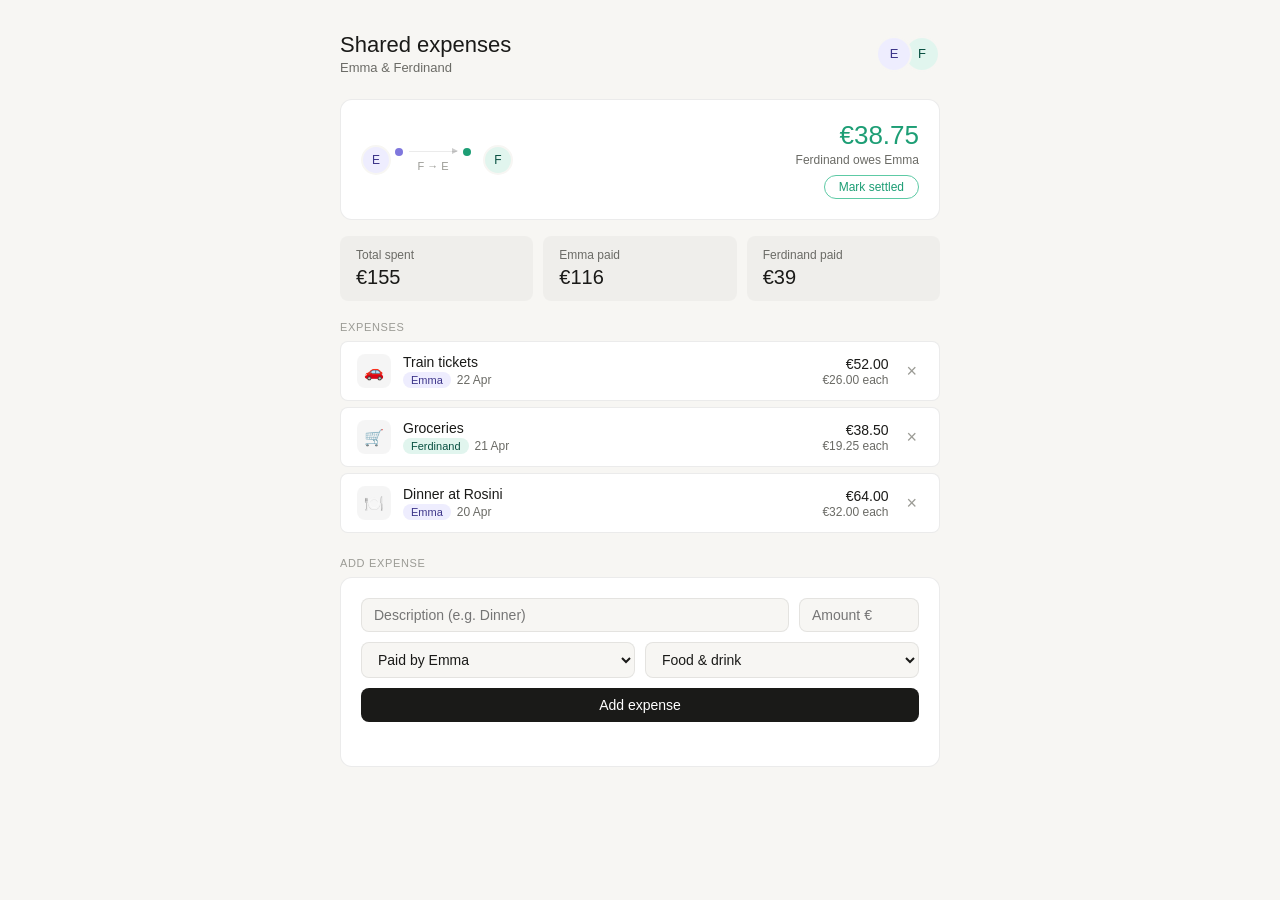
==== static/index.html @ fef9aa28 "add go backend server" ====
<!DOCTYPE html>
<html lang="en">
<head>
  <meta charset="UTF-8" />
  <meta name="viewport" content="width=device-width, initial-scale=1.0" />
  <title>Emma & Ferdinand — Shared Expenses</title>
  <link rel="stylesheet" href="style.css" />
</head>
<body>
<div class="app">

  <!-- Header -->
  <div class="header">
    <div>
      <h1>Shared expenses</h1>
      <div class="subtitle">Emma &amp; Ferdinand</div>
    </div>
    <div class="avatars">
      <div class="avatar av-e">E</div>
      <div class="avatar av-f">F</div>
    </div>
  </div>

  <!-- Balance card -->
  <div class="balance-card">
    <div class="balance-people">
      <div class="avatar av-e" style="width:30px;height:30px;font-size:12px">E</div>
      <div class="balance-arrow">
        <div class="arrow-track">
          <div class="dot dot-e"></div>
          <div class="track-line"></div>
          <div class="dot dot-f"></div>
        </div>
        <div class="arrow-label" id="arrow-label">even</div>
      </div>
      <div class="avatar av-f" style="width:30px;height:30px;font-size:12px">F</div>
    </div>
    <div>
      <div class="balance-amount settled" id="balance-amount">€0.00</div>
      <div class="balance-sublabel" id="balance-label">all settled up</div>
      <button class="settle-btn" id="settle-btn" onclick="settle()" style="display:none">Mark settled</button>
    </div>
  </div>

  <!-- Stats -->
  <div class="stats">
    <div class="stat">
      <div class="stat-label">Total spent</div>
      <div class="stat-val" id="total-spent">€0</div>
    </div>
    <div class="stat">
      <div class="stat-label">Emma paid</div>
      <div class="stat-val" id="emma-paid">€0</div>
    </div>
    <div class="stat">
      <div class="stat-label">Ferdinand paid</div>
      <div class="stat-val" id="ferd-paid">€0</div>
    </div>
  </div>

  <!-- Expense list -->
  <div class="section-title">Expenses</div>
  <div class="offline-banner" id="offline-banner">
    <div class="offline-dot"></div>
    Backend unreachable — changes saved locally only
  </div>
  <div class="expense-list" id="expense-list">
    <div class="empty" id="empty-state">No expenses yet. Add one below.</div>
  </div>

  <!-- Add expense form -->
  <div class="section-title" style="margin-top:1.5rem">Add expense</div>
  <div class="add-form">
    <div class="form-row">
      <input type="text"   id="desc"   placeholder="Description (e.g. Dinner)" />
      <input type="number" id="amount" placeholder="Amount €" min="0" step="0.01" />
    </div>
    <div class="form-row">
      <select id="paidby">
        <option value="Emma">Paid by Emma</option>
        <option value="Ferdinand">Paid by Ferdinand</option>
      </select>
      <select id="category">
        <option value="🍽️">Food &amp; drink</option>
        <option value="🏠">Housing</option>
        <option value="🚗">Transport</option>
        <option value="🛒">Groceries</option>
        <option value="🎬">Entertainment</option>
        <option value="💊">Health</option>
        <option value="✈️">Travel</option>
        <option value="📦">Other</option>
      </select>
    </div>
    <button class="add-btn" id="add-btn" onclick="addExpense()">Add expense</button>
    <div class="status-msg" id="status-msg"></div>
  </div>

</div>
<script src="app.js"></script>
</body>
</html>
---- static/style.css ----
*, *::before, *::after { box-sizing: border-box; margin: 0; padding: 0; }

:root {
  --bg: #f7f6f3;
  --surface: #ffffff;
  --border: rgba(0,0,0,0.08);
  --border-hover: rgba(0,0,0,0.16);
  --text-primary: #1a1a18;
  --text-secondary: #6b6b66;
  --text-muted: #9b9b95;
  --purple-bg: #eeedfe;
  --purple-text: #3c3489;
  --teal-bg: #e1f5ee;
  --teal-text: #085041;
  --teal-mid: #1d9e75;
  --coral: #d85a30;
  --radius-md: 8px;
  --radius-lg: 12px;
}

body {
  font-family: -apple-system, BlinkMacSystemFont, 'Segoe UI', sans-serif;
  background: var(--bg);
  color: var(--text-primary);
  min-height: 100vh;
  padding: 2rem 1rem;
}

.app {
  max-width: 600px;
  margin: 0 auto;
}

/* ── Header ── */
.header {
  display: flex;
  align-items: center;
  justify-content: space-between;
  margin-bottom: 1.5rem;
}
.header h1 { font-size: 22px; font-weight: 500; }
.header .subtitle { font-size: 13px; color: var(--text-secondary); margin-top: 2px; }

.avatars { display: flex; }
.avatar {
  width: 36px; height: 36px;
  border-radius: 50%;
  display: flex; align-items: center; justify-content: center;
  font-size: 13px; font-weight: 500;
  border: 2px solid var(--bg);
}
.av-e { background: var(--purple-bg); color: var(--purple-text); margin-right: -8px; z-index: 1; }
.av-f { background: var(--teal-bg); color: var(--teal-text); }

/* ── Balance card ── */
.balance-card {
  background: var(--surface);
  border: 0.5px solid var(--border);
  border-radius: var(--radius-lg);
  padding: 1.25rem;
  display: flex;
  align-items: center;
  justify-content: space-between;
  margin-bottom: 1rem;
}
.balance-people { display: flex; align-items: center; gap: 12px; }
.balance-arrow  { display: flex; flex-direction: column; align-items: center; gap: 4px; }
.arrow-track    { display: flex; align-items: center; gap: 6px; }

.dot   { width: 8px; height: 8px; border-radius: 50%; }
.dot-e { background: #7f77dd; }
.dot-f { background: var(--teal-mid); }

.track-line {
  width: 48px; height: 1px;
  background: var(--border);
  position: relative;
}
.track-line::after {
  content: '';
  position: absolute;
  right: -1px; top: -3px;
  border-left: 6px solid rgba(0,0,0,0.2);
  border-top: 3.5px solid transparent;
  border-bottom: 3.5px solid transparent;
}
.arrow-label { font-size: 11px; color: var(--text-muted); }

.balance-amount { font-size: 26px; font-weight: 500; text-align: right; }
.balance-amount.settled { color: var(--text-secondary); }
.balance-amount.owes    { color: var(--coral); }
.balance-amount.owed    { color: var(--teal-mid); }

.balance-sublabel { font-size: 12px; color: var(--text-secondary); text-align: right; margin-top: 2px; }

.settle-btn {
  display: block;
  margin-top: 8px;
  margin-left: auto;
  font-size: 12px;
  padding: 4px 14px;
  cursor: pointer;
  background: none;
  border: 0.5px solid #5dcaa5;
  color: var(--teal-mid);
  border-radius: 20px;
}
.settle-btn:hover { background: var(--teal-bg); }

/* ── Stats ── */
.stats {
  display: grid;
  grid-template-columns: repeat(3, 1fr);
  gap: 10px;
  margin-bottom: 1.25rem;
}
.stat { background: rgba(0,0,0,0.03); border-radius: var(--radius-md); padding: 0.75rem 1rem; }
.stat-label { font-size: 12px; color: var(--text-secondary); margin-bottom: 4px; }
.stat-val   { font-size: 20px; font-weight: 500; }

/* ── Section title ── */
.section-title {
  font-size: 11px;
  font-weight: 500;
  text-transform: uppercase;
  letter-spacing: 0.06em;
  color: var(--text-muted);
  margin-bottom: 8px;
  margin-top: 1.25rem;
}

/* ── Expense list ── */
.expense-list { display: flex; flex-direction: column; gap: 6px; }

.expense-item {
  background: var(--surface);
  border: 0.5px solid var(--border);
  border-radius: var(--radius-md);
  padding: 0.75rem 1rem;
  display: flex;
  align-items: center;
  gap: 12px;
  transition: border-color 0.15s;
}
.expense-item:hover { border-color: var(--border-hover); }

.expense-icon {
  width: 34px; height: 34px;
  border-radius: var(--radius-md);
  background: rgba(0,0,0,0.04);
  display: flex; align-items: center; justify-content: center;
  font-size: 16px;
  flex-shrink: 0;
  position: relative;
}

.expense-desc { flex: 1; min-width: 0; }
.expense-desc .name { font-size: 14px; font-weight: 500; white-space: nowrap; overflow: hidden; text-overflow: ellipsis; }
.expense-desc .meta { font-size: 12px; color: var(--text-secondary); margin-top: 2px; display: flex; align-items: center; gap: 6px; }

.paid-badge { font-size: 11px; padding: 2px 8px; border-radius: 20px; }
.paid-e { background: var(--purple-bg); color: var(--purple-text); }
.paid-f { background: var(--teal-bg);   color: var(--teal-text); }

.expense-right { text-align: right; flex-shrink: 0; }
.expense-total { font-size: 14px; font-weight: 500; }
.expense-split { font-size: 12px; color: var(--text-secondary); margin-top: 1px; }

.remove-btn {
  background: none; border: none; cursor: pointer;
  color: var(--text-muted); font-size: 18px; line-height: 1;
  padding: 4px 6px; border-radius: 4px;
  transition: color 0.1s, background 0.1s;
}
.remove-btn:hover { color: var(--coral); background: #fef2ee; }

/* ── Pending / spinner ── */
.expense-item.pending {
  opacity: 0.45;
  pointer-events: none;
}
.spinner {
  position: absolute;
  inset: 0;
  border-radius: var(--radius-md);
  display: flex;
  align-items: center;
  justify-content: center;
  background: rgba(247,246,243,0.75);
}
.spinner::after {
  content: '';
  width: 14px; height: 14px;
  border: 2px solid var(--border-hover);
  border-top-color: var(--text-secondary);
  border-radius: 50%;
  animation: spin 0.7s linear infinite;
}
@keyframes spin { to { transform: rotate(360deg); } }

/* ── Offline banner ── */
.offline-banner {
  display: none;
  align-items: center;
  gap: 8px;
  background: #fef2ee;
  border: 0.5px solid #f0997b;
  border-radius: var(--radius-md);
  padding: 8px 12px;
  font-size: 13px;
  color: #993c1d;
  margin-bottom: 10px;
}
.offline-banner.visible { display: flex; }
.offline-dot {
  width: 7px; height: 7px;
  border-radius: 50%;
  background: var(--coral);
  flex-shrink: 0;
  animation: pulse 1.4s ease-in-out infinite;
}
@keyframes pulse {
  0%, 100% { opacity: 1; }
  50%       { opacity: 0.35; }
}

/* ── Empty state ── */
.empty { text-align: center; padding: 2.5rem; color: var(--text-muted); font-size: 14px; }

/* ── Add expense form ── */
.add-form {
  background: var(--surface);
  border: 0.5px solid var(--border);
  border-radius: var(--radius-lg);
  padding: 1.25rem;
  margin-top: 0.5rem;
}
.form-row { display: flex; gap: 10px; margin-bottom: 10px; flex-wrap: wrap; }
.form-row input,
.form-row select {
  flex: 1;
  min-width: 120px;
  padding: 8px 12px;
  font-size: 14px;
  border: 0.5px solid var(--border);
  border-radius: var(--radius-md);
  background: var(--bg);
  color: var(--text-primary);
  outline: none;
  transition: border-color 0.15s;
}
.form-row input:focus,
.form-row select:focus { border-color: var(--border-hover); }
.form-row input[type="number"] { flex: 0 0 110px; }

.add-btn {
  width: 100%;
  padding: 9px;
  font-size: 14px;
  cursor: pointer;
  background: var(--text-primary);
  color: #fff;
  border: none;
  border-radius: var(--radius-md);
  transition: opacity 0.15s;
}
.add-btn:hover    { opacity: 0.85; }
.add-btn:disabled { opacity: 0.4; cursor: not-allowed; }

.status-msg { font-size: 12px; margin-top: 8px; text-align: center; min-height: 16px; }
.status-msg.ok  { color: var(--teal-mid); }
.status-msg.err { color: var(--coral); }
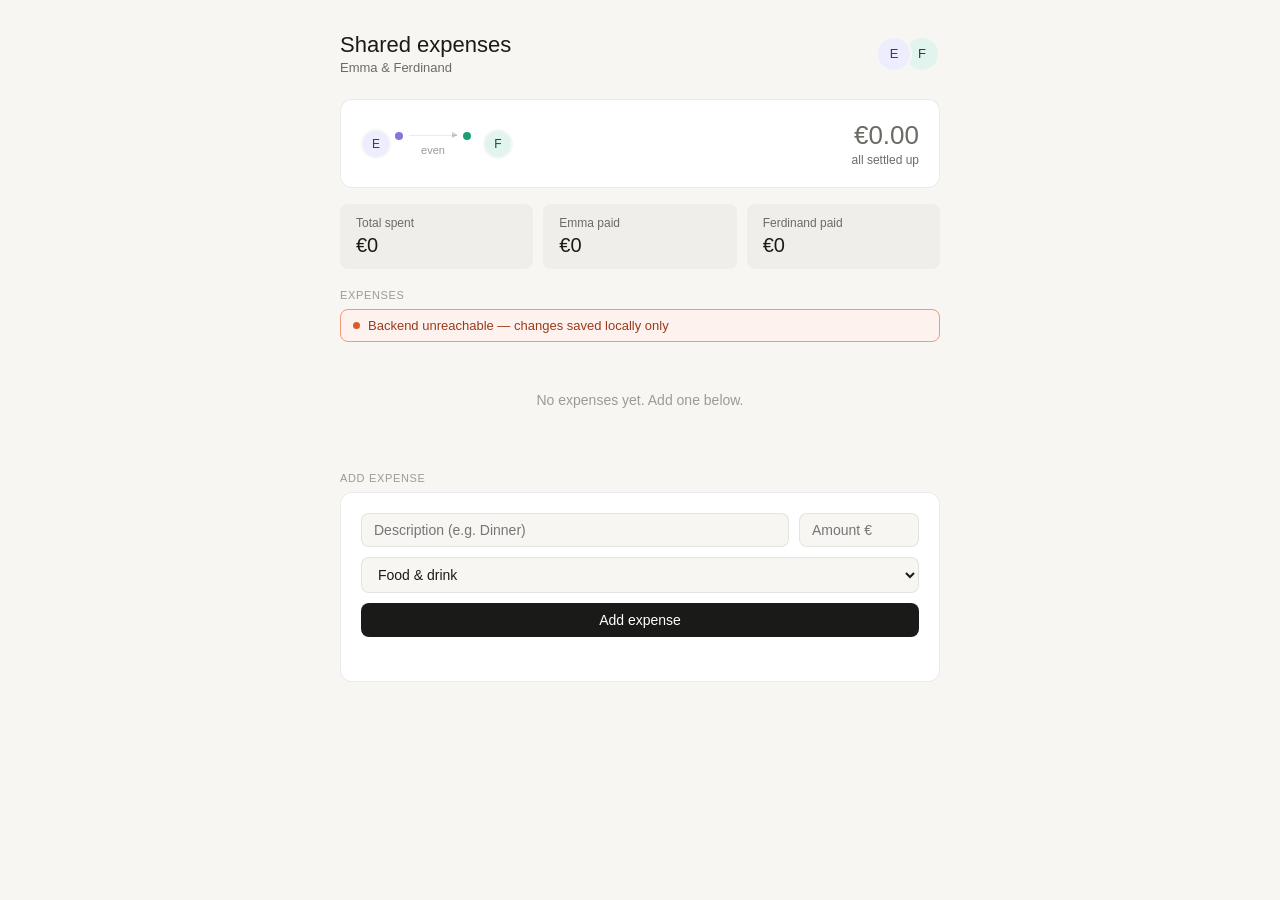
==== commit f6bbb4fe: "add routes for emma & ferdinand" ====
--- a/static/index.html
+++ b/static/index.html
@@ -12,12 +12,12 @@
   <!-- Header -->
   <div class="header">
     <div>
-      <h1>Shared expenses</h1>
-      <div class="subtitle">Emma &amp; Ferdinand</div>
+      <h1 id="page-title">Shared expenses</h1>
+      <div class="subtitle" id="page-subtitle">Emma &amp; Ferdinand</div>
     </div>
     <div class="avatars">
-      <div class="avatar av-e">E</div>
-      <div class="avatar av-f">F</div>
+      <div class="avatar av-e" id="avatar-e">E</div>
+      <div class="avatar av-f" id="avatar-f">F</div>
     </div>
   </div>
 
@@ -49,11 +49,11 @@
       <div class="stat-val" id="total-spent">€0</div>
     </div>
     <div class="stat">
-      <div class="stat-label">Emma paid</div>
+      <div class="stat-label" id="label-me">Emma paid</div>
       <div class="stat-val" id="emma-paid">€0</div>
     </div>
     <div class="stat">
-      <div class="stat-label">Ferdinand paid</div>
+      <div class="stat-label" id="label-other">Ferdinand paid</div>
       <div class="stat-val" id="ferd-paid">€0</div>
     </div>
   </div>
@@ -76,10 +76,6 @@
       <input type="number" id="amount" placeholder="Amount €" min="0" step="0.01" />
     </div>
     <div class="form-row">
-      <select id="paidby">
-        <option value="Emma">Paid by Emma</option>
-        <option value="Ferdinand">Paid by Ferdinand</option>
-      </select>
       <select id="category">
         <option value="🍽️">Food &amp; drink</option>
         <option value="🏠">Housing</option>
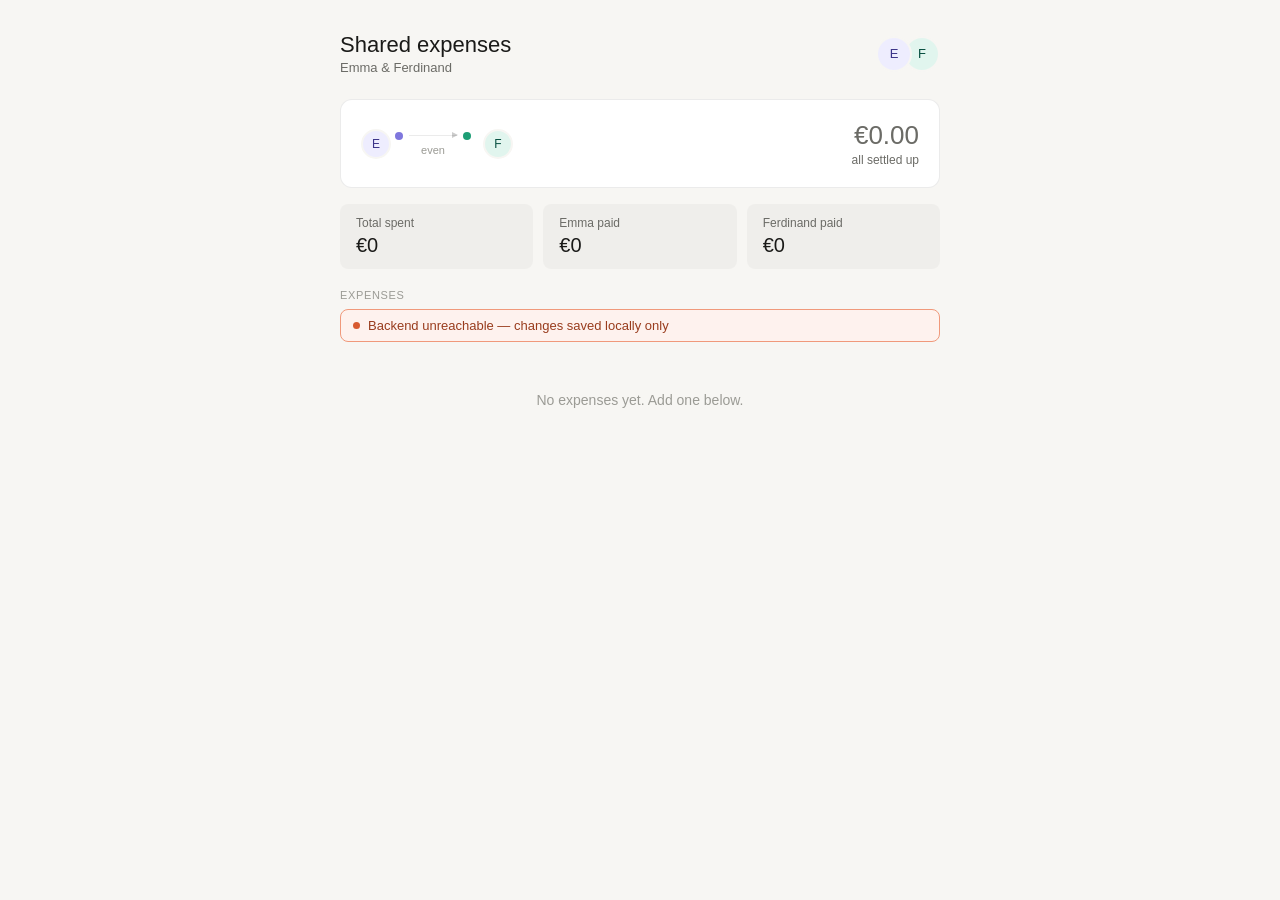
==== commit 8936981d: "hide section in overview" ====
--- a/static/index.html
+++ b/static/index.html
@@ -68,7 +68,8 @@
     <div class="empty" id="empty-state">No expenses yet. Add one below.</div>
   </div>
 
-  <!-- Add expense form -->
+  <!-- Add expense form — hidden on the shared view -->
+  <div id="add-expense-section">
   <div class="section-title" style="margin-top:1.5rem">Add expense</div>
   <div class="add-form">
     <div class="form-row">
@@ -90,6 +91,7 @@
     <button class="add-btn" id="add-btn" onclick="addExpense()">Add expense</button>
     <div class="status-msg" id="status-msg"></div>
   </div>
+  </div><!-- /add-expense-section -->
 
 </div>
 <script src="app.js"></script>
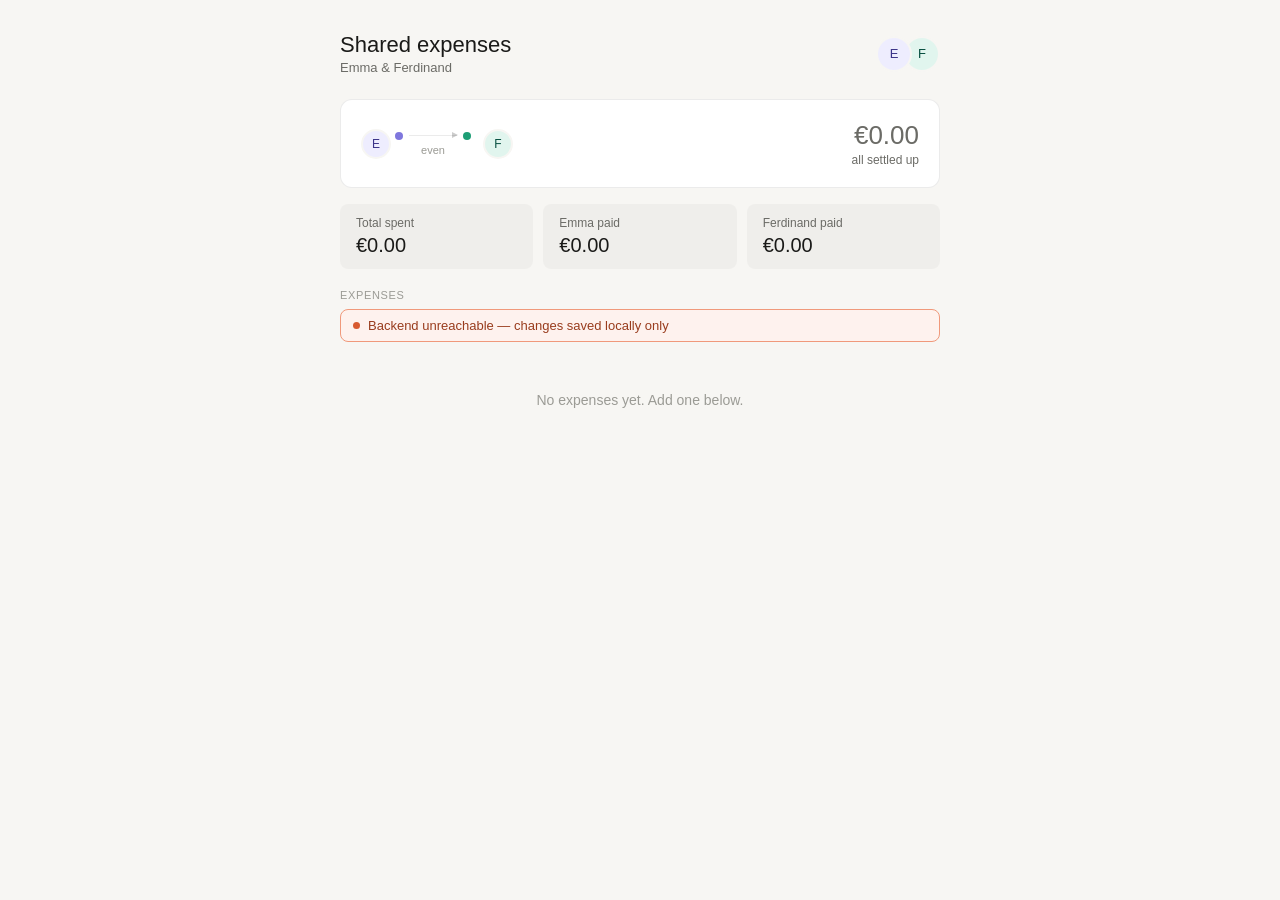
==== commit 4a42fff1: "fix stats" ====
--- a/static/index.html
+++ b/static/index.html
@@ -50,11 +50,11 @@
     </div>
     <div class="stat">
       <div class="stat-label" id="label-me">Emma paid</div>
-      <div class="stat-val" id="emma-paid">€0</div>
+      <div class="stat-val" id="me-paid">€0</div>
     </div>
     <div class="stat">
       <div class="stat-label" id="label-other">Ferdinand paid</div>
-      <div class="stat-val" id="ferd-paid">€0</div>
+      <div class="stat-val" id="other-paid">€0</div>
     </div>
   </div>
 
--- a/static/style.css
+++ b/static/style.css
@@ -174,10 +174,66 @@
 }
 .remove-btn:hover { color: var(--coral); background: #fef2ee; }
 
+.confirm-delete {
+  display: flex;
+  align-items: center;
+  gap: 4px;
+  flex-shrink: 0;
+}
+.confirm-delete .confirm-yes {
+  font-size: 12px;
+  padding: 3px 10px;
+  cursor: pointer;
+  background: var(--coral);
+  color: #fff;
+  border: none;
+  border-radius: 20px;
+}
+.confirm-delete .confirm-no {
+  font-size: 12px;
+  padding: 3px 10px;
+  cursor: pointer;
+  background: none;
+  color: var(--text-secondary);
+  border: 0.5px solid var(--border-hover);
+  border-radius: 20px;
+}
+.confirm-delete .confirm-no:hover  { background: rgba(0,0,0,0.04); }
+.confirm-delete .confirm-yes:hover { opacity: 0.85; }
+
+/* ── Settlement row ── */
+.settlement-row {
+  background: #eaf3de;
+  border-color: #c0dd97;
+  padding: 0.4rem 0.85rem;
+  margin-top: 0.35rem;
+  margin-bottom: 0.35rem;
+}
+.settlement-row:hover { border-color: #97c459; }
+
+.settlement-icon {
+  width: 24px; height: 24px;
+  border-radius: var(--radius-md);
+  background: #639922;
+  color: #fff;
+  display: flex; align-items: center; justify-content: center;
+  font-size: 12px;
+  font-weight: 500;
+  flex-shrink: 0;
+}
+.settlement-row .name  { color: #3b6d11; }
+.settlement-row .meta  { color: #639922; }
+.settlement-amount     { color: #3b6d11; }
+.settlement-name       { display: flex; align-items: baseline; gap: 8px; }
+.settlement-meta       { font-size: 12px; font-weight: 400; color: #639922; }
+
 /* ── Pending / spinner ── */
 .expense-item.pending {
   opacity: 0.45;
   pointer-events: none;
+}
+.expense-item.failed {
+  opacity: 0.5;
 }
 .spinner {
   position: absolute;
@@ -196,7 +252,22 @@
   border-radius: 50%;
   animation: spin 0.7s linear infinite;
 }
+.spinner-sm {
+  width: 12px; height: 12px;
+  border: 2px solid rgba(255,255,255,0.4);
+  border-top-color: #fff;
+  border-radius: 50%;
+  animation: spin 0.7s linear infinite;
+}
 @keyframes spin { to { transform: rotate(360deg); } }
+
+.retry-btn {
+  background: none; border: none; cursor: pointer;
+  color: var(--coral); font-size: 18px; line-height: 1;
+  padding: 4px 6px; border-radius: 4px;
+  transition: color 0.1s, background 0.1s;
+}
+.retry-btn:hover { background: #fef2ee; }
 
 /* ── Offline banner ── */
 .offline-banner {
